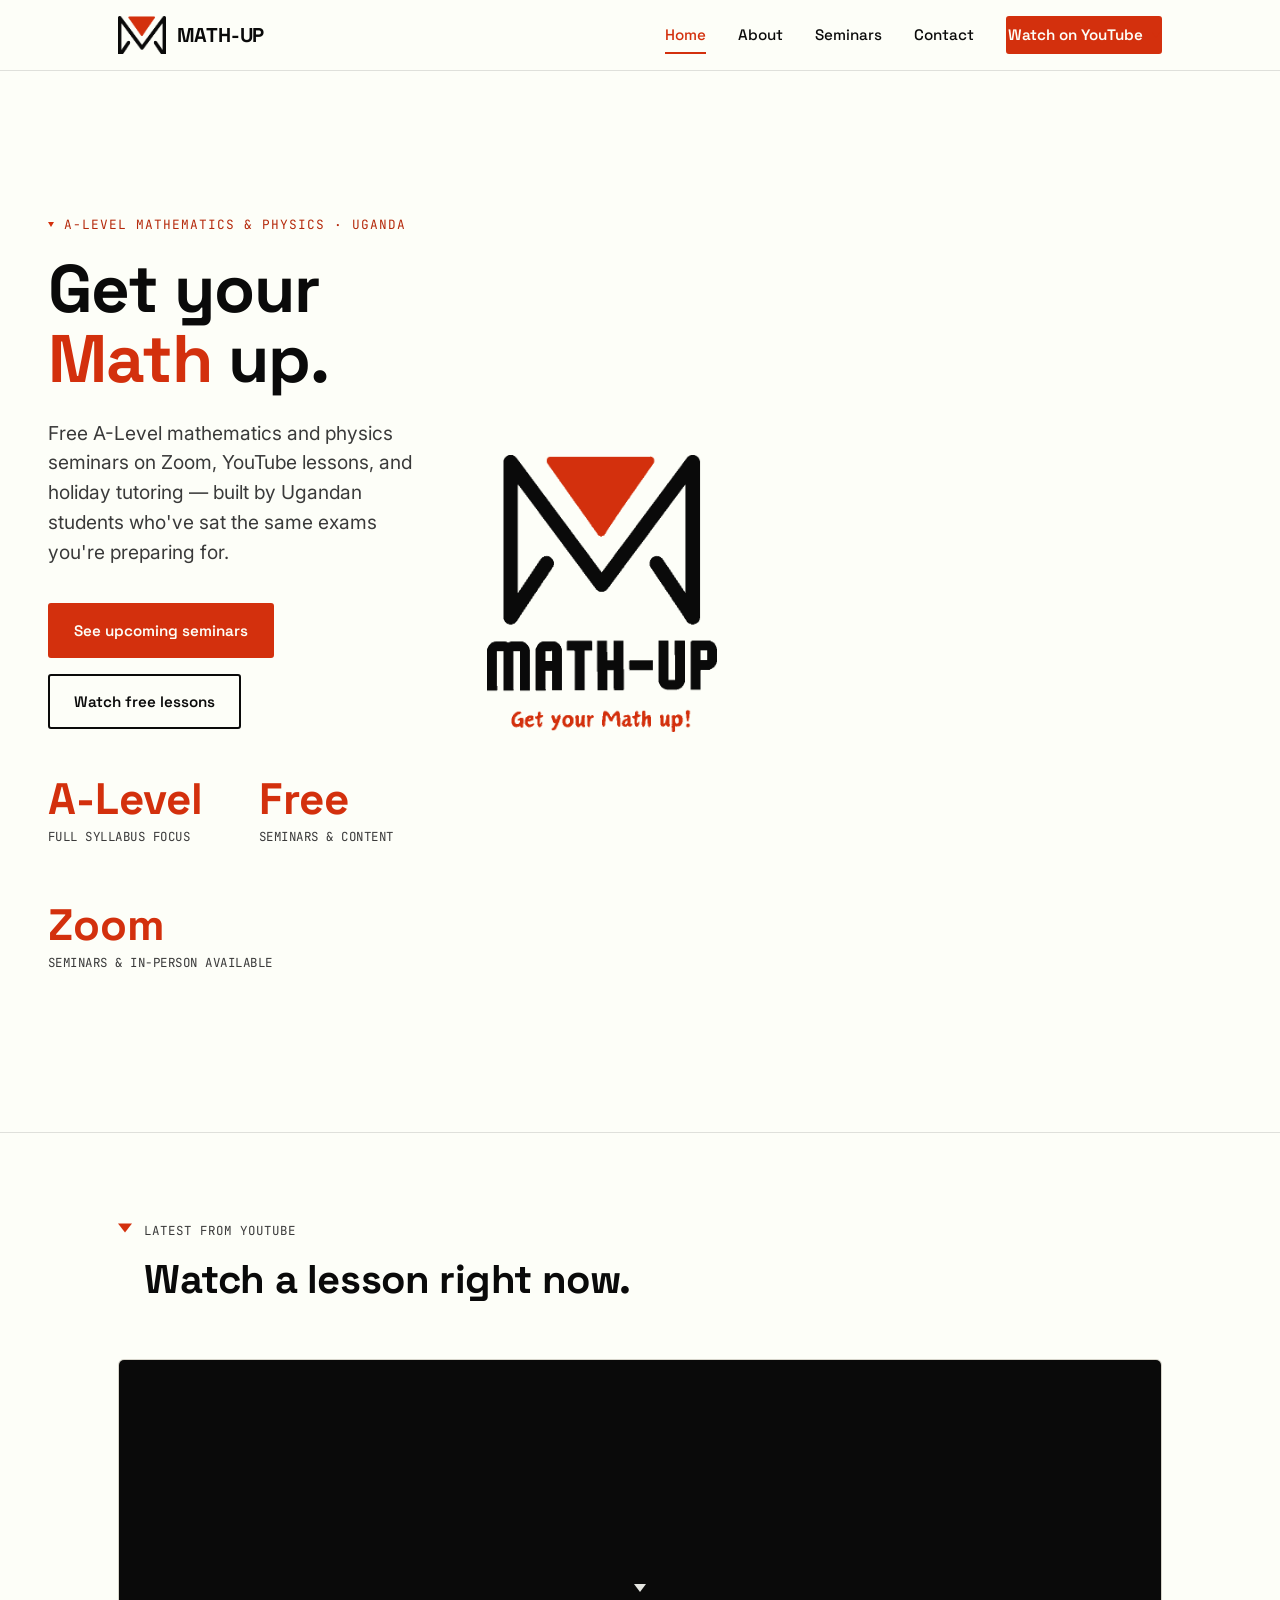
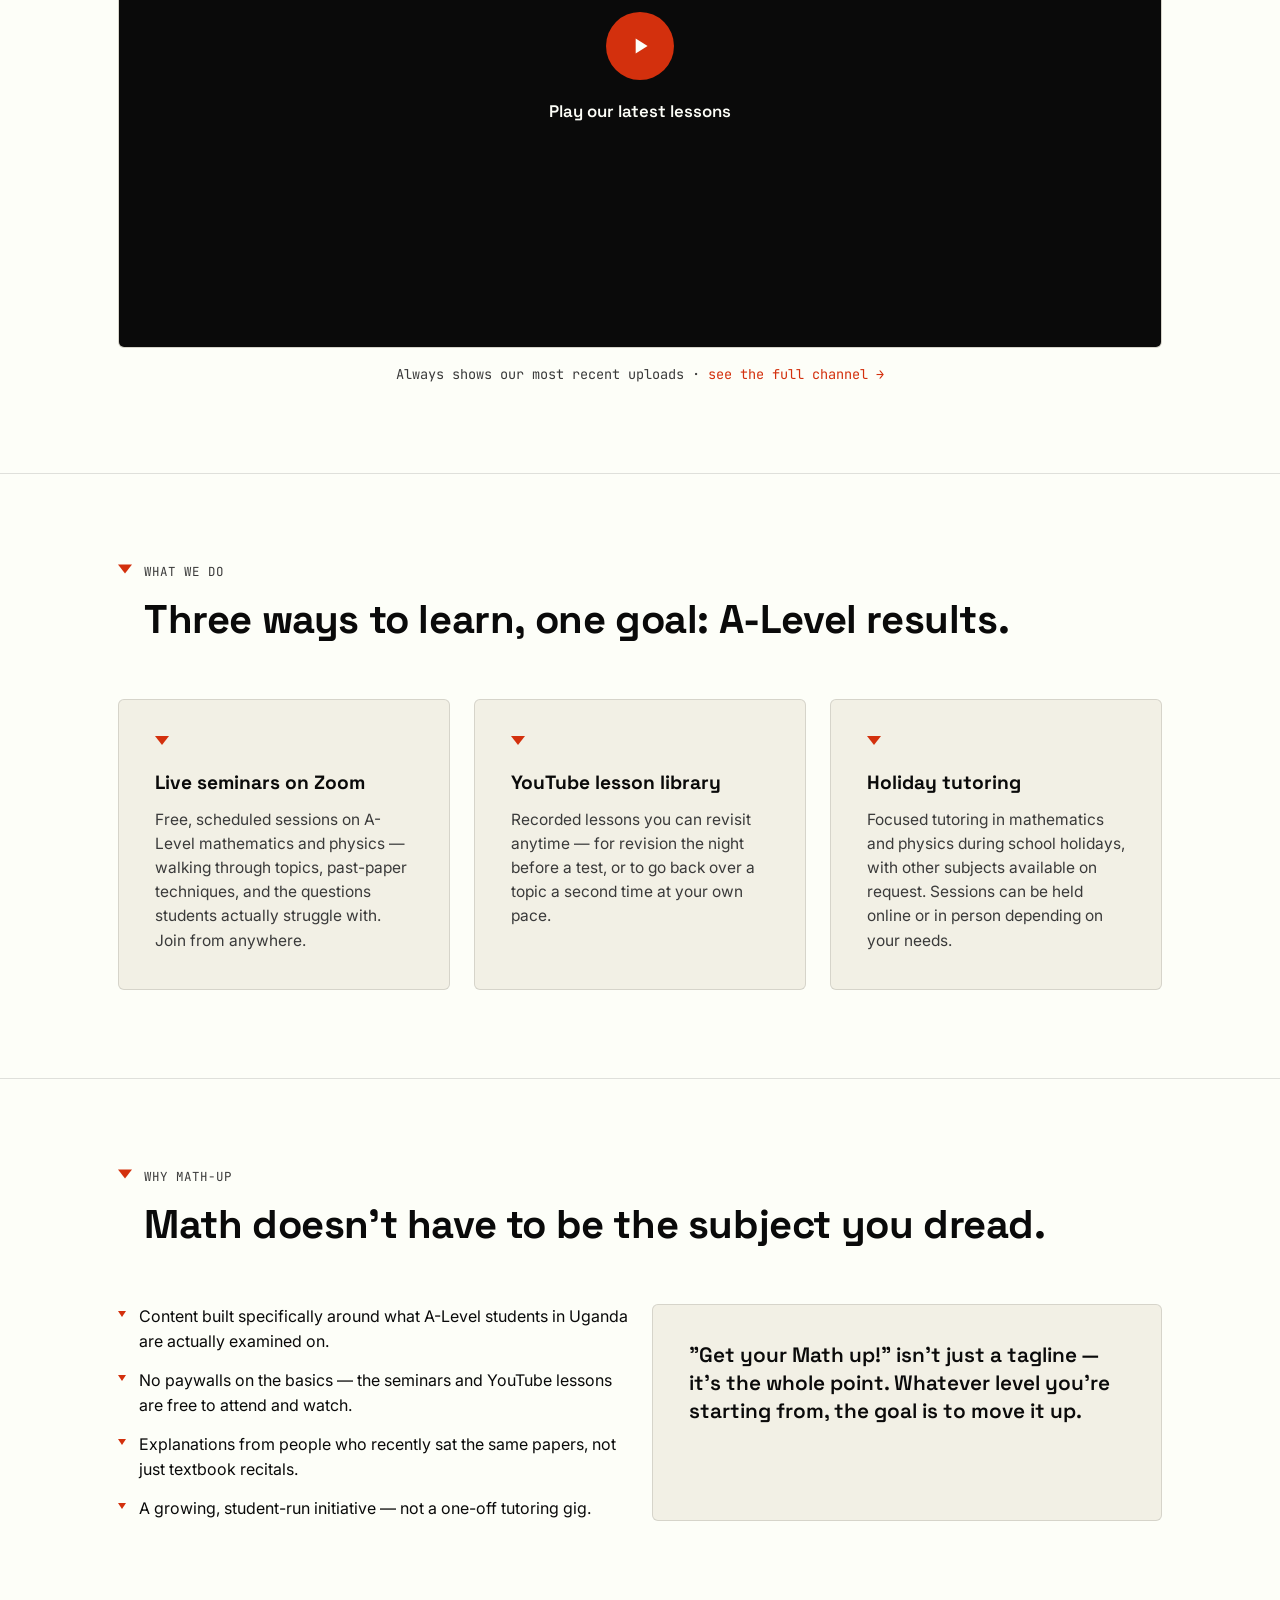
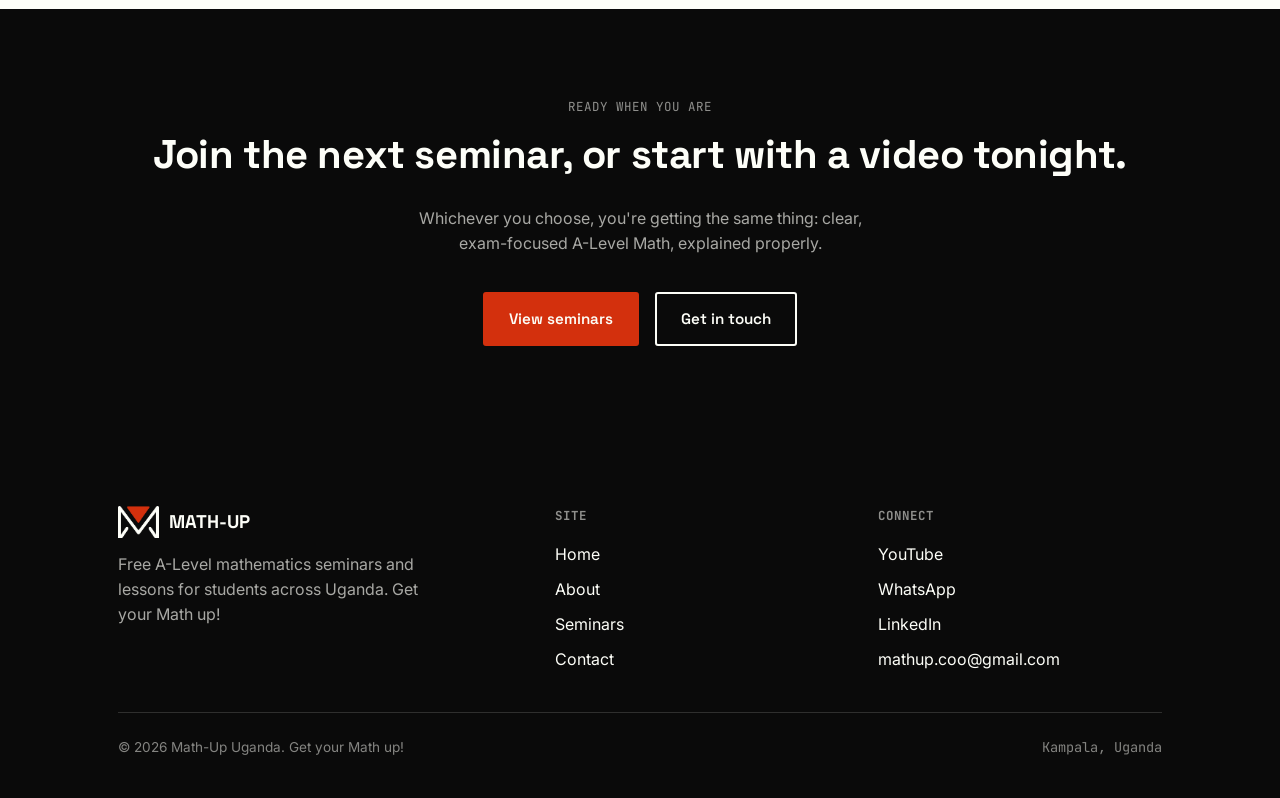
==== index.html @ e2e8446a "Add files via upload" ====
<!DOCTYPE html>
<html lang="en">
<head>
<meta charset="UTF-8">
<meta name="viewport" content="width=device-width, initial-scale=1.0">
<meta name="referrer" content="strict-origin-when-cross-origin">
<title>Math-Up Uganda — Get your Math up!</title>
<meta name="description" content="Math-Up Uganda offers free A-Level mathematics and physics seminars on Zoom, YouTube lessons, and holiday tutoring for high school students across Uganda.">
<link rel="icon" type="image/jpeg" href="assets/logo.jpeg">
<link rel="preconnect" href="https://fonts.googleapis.com">
<link rel="preconnect" href="https://fonts.gstatic.com" crossorigin>
<link href="https://fonts.googleapis.com/css2?family=Space+Grotesk:wght@500;600;700&family=Inter:wght@400;500;600&family=JetBrains+Mono:wght@400;500&display=swap" rel="stylesheet">
<link rel="stylesheet" href="styles.css">
</head>
<body>

<header class="site-header">
  <div class="wrap site-header__inner">
    <a href="index.html" class="brand">
      <img src="assets/mark-light.png" alt="Math-Up Uganda logo">
      <span>MATH-UP</span>
    </a>
    <button class="nav-toggle" aria-label="Open menu" aria-expanded="false">
      <span></span><span></span><span></span>
    </button>
    <nav class="nav">
      <a href="index.html" aria-current="page">Home</a>
      <a href="about.html">About</a>
      <a href="seminars.html">Seminars</a>
      <a href="contact.html">Contact</a>
      <a href="https://youtube.com/@math-up-ug?si=ETGRl-WPd6zsMFsB" target="_blank" rel="noopener" class="btn btn--primary">
        Watch on YouTube <span class="tri tri--small"></span>
      </a>
    </nav>
  </div>
  <div class="nav-backdrop"></div>
</header>

<main>

  <section class="hero">
    <div class="wrap hero">
      <div>
        <div class="eyebrow"><span class="tri tri--small"></span> A-LEVEL MATHEMATICS &amp; PHYSICS &middot; UGANDA</div>
        <h1 class="h1">Get your<br><em>Math</em> up.</h1>
        <p class="lede">Free A-Level mathematics and physics seminars on Zoom, YouTube lessons, and holiday tutoring — built by Ugandan students who've sat the same exams you're preparing for.</p>
        <div class="hero-actions">
          <a href="seminars.html" class="btn btn--primary">See upcoming seminars</a>
          <a href="https://youtube.com/@math-up-ug?si=ETGRl-WPd6zsMFsB" target="_blank" rel="noopener" class="btn btn--ghost">Watch free lessons</a>
        </div>
        <div class="stat-row mt-lg">
          <div>
            <div class="stat-num">A-Level</div>
            <div class="stat-label">FULL SYLLABUS FOCUS</div>
          </div>
          <div>
            <div class="stat-num">Free</div>
            <div class="stat-label">SEMINARS &amp; CONTENT</div>
          </div>
          <div>
            <div class="stat-num">Zoom</div>
            <div class="stat-label">SEMINARS &amp; IN-PERSON AVAILABLE</div>
          </div>
        </div>
      </div>
      <div class="hero-figure">
        <img src="assets/logo-full-light.png" alt="Math-Up logo mark">
      </div>
    </div>
  </section>

  <section class="section-divider">
    <div class="wrap">
      <div class="section-head">
        <span class="tri"></span>
        <div>
          <span class="section-kicker">Latest from YouTube</span>
          <h2 class="h2">Watch a lesson right now.</h2>
        </div>
      </div>
      <div class="video-embed" id="video-embed">
        <button type="button" class="video-thumb" id="video-thumb" aria-label="Play latest Math-Up Uganda videos">
          <span class="video-thumb__mark">
            <span class="tri" style="border-top-color: var(--cream);"></span>
          </span>
          <span class="video-thumb__play">
            <svg viewBox="0 0 24 24" width="26" height="26" fill="currentColor"><path d="M8 5v14l11-7z"/></svg>
          </span>
          <span class="video-thumb__label">Play our latest lessons</span>
        </button>
      </div>
      <p class="center text-soft mono" style="font-size: 0.85rem; margin-top: 1rem;">
        Always shows our most recent uploads &middot; <a href="https://youtube.com/@math-up-ug?si=ETGRl-WPd6zsMFsB" target="_blank" rel="noopener" class="text-red">see the full channel &rarr;</a>
      </p>
    </div>
  </section>

  <script>
    // Click-to-load embed: we don't request youtube-nocookie.com until the
    // visitor actually clicks play. This avoids Error 153 on page load
    // (caused by missing/blocked referrers in many environments) and is
    // also lighter and more privacy-respecting, since no request to
    // YouTube happens until the visitor opts in.
    (function () {
      var thumb = document.getElementById('video-thumb');
      var container = document.getElementById('video-embed');

      thumb.addEventListener('click', function () {
        var iframe = document.createElement('iframe');
        iframe.src = 'https://www.youtube-nocookie.com/embed/videoseries?list=UUU_6KzQI5-oYAP6bk_rOh7Q&autoplay=1';
        iframe.title = 'Math-Up Uganda — latest videos';
        iframe.frameBorder = '0';
        iframe.referrerPolicy = 'strict-origin-when-cross-origin';
        iframe.allow = 'accelerometer; autoplay; clipboard-write; encrypted-media; gyroscope; picture-in-picture';
        iframe.allowFullscreen = true;
        container.innerHTML = '';
        container.appendChild(iframe);
      });
    })();
  </script>

  <section class="section-divider">
    <div class="wrap">
      <div class="section-head">
        <span class="tri"></span>
        <div>
          <span class="section-kicker">What we do</span>
          <h2 class="h2">Three ways to learn, one goal: A-Level results.</h2>
        </div>
      </div>
      <div class="grid grid--3">
        <div class="card">
          <span class="tri"></span>
          <h3>Live seminars on Zoom</h3>
          <p>Free, scheduled sessions on A-Level mathematics and physics — walking through topics, past-paper techniques, and the questions students actually struggle with. Join from anywhere.</p>
        </div>
        <div class="card">
          <span class="tri"></span>
          <h3>YouTube lesson library</h3>
          <p>Recorded lessons you can revisit anytime — for revision the night before a test, or to go back over a topic a second time at your own pace.</p>
        </div>
        <div class="card">
          <span class="tri"></span>
          <h3>Holiday tutoring</h3>
          <p>Focused tutoring in mathematics and physics during school holidays, with other subjects available on request. Sessions can be held online or in person depending on your needs.</p>
        </div>
      </div>
    </div>
  </section>

  <section class="section-divider">
    <div class="wrap">
      <div class="section-head">
        <span class="tri"></span>
        <div>
          <span class="section-kicker">Why Math-Up</span>
          <h2 class="h2">Math doesn't have to be the subject you dread.</h2>
        </div>
      </div>
      <div class="grid grid--2">
        <div>
          <ul class="tri-list">
            <li><span class="tri tri--small"></span><span>Content built specifically around what A-Level students in Uganda are actually examined on.</span></li>
            <li><span class="tri tri--small"></span><span>No paywalls on the basics — the seminars and YouTube lessons are free to attend and watch.</span></li>
            <li><span class="tri tri--small"></span><span>Explanations from people who recently sat the same papers, not just textbook recitals.</span></li>
            <li><span class="tri tri--small"></span><span>A growing, student-run initiative — not a one-off tutoring gig.</span></li>
          </ul>
        </div>
        <div class="card">
          <p style="font-family: var(--display); font-size: 1.3rem; font-weight: 600; line-height: 1.35; color: var(--ink);">
            "Get your Math up!" isn't just a tagline — it's the whole point. Whatever level you're starting from, the goal is to move it up.
          </p>
        </div>
      </div>
    </div>
  </section>

  <section class="band-dark">
    <div class="wrap center">
      <span class="section-kicker" style="color: rgba(253,254,248,0.55);">Ready when you are</span>
      <h2 class="h2" style="margin-bottom: 1.25rem;">Join the next seminar, or start with a video tonight.</h2>
      <p class="ink-soft-on-dark" style="max-width: 46ch; margin: 0 auto 2rem;">Whichever you choose, you're getting the same thing: clear, exam-focused A-Level Math, explained properly.</p>
      <div class="hero-actions" style="justify-content: center;">
        <a href="seminars.html" class="btn btn--primary">View seminars</a>
        <a href="contact.html" class="btn btn--on-dark">Get in touch</a>
      </div>
    </div>
  </section>

</main>

<footer class="footer band-dark">
  <div class="wrap">
    <div class="footer-grid">
      <div>
        <div class="footer-brand">
          <img src="assets/mark-dark.png" alt="Math-Up Uganda logo">
          <span>MATH-UP</span>
        </div>
        <p class="ink-soft-on-dark" style="max-width: 32ch;">Free A-Level mathematics seminars and lessons for students across Uganda. Get your Math up!</p>
      </div>
      <div>
        <h4>Site</h4>
        <ul class="footer-links">
          <li><a href="index.html">Home</a></li>
          <li><a href="about.html">About</a></li>
          <li><a href="seminars.html">Seminars</a></li>
          <li><a href="contact.html">Contact</a></li>
        </ul>
      </div>
      <div>
        <h4>Connect</h4>
        <ul class="footer-links">
          <li><a href="https://youtube.com/@math-up-ug?si=ETGRl-WPd6zsMFsB" target="_blank" rel="noopener">YouTube</a></li>
          <li><a href="https://wa.me/256707101061" target="_blank" rel="noopener">WhatsApp</a></li>
          <li><a href="https://www.linkedin.com/company/math-upug/" target="_blank" rel="noopener">LinkedIn</a></li>
          <li><a href="mailto:mathup.coo@gmail.com">mathup.coo@gmail.com</a></li>
        </ul>
      </div>
    </div>
    <div class="footer-bottom">
      <span>&copy; 2026 Math-Up Uganda. Get your Math up!</span>
      <span class="mono">Kampala, Uganda</span>
    </div>
  </div>
</footer>

<script src="script.js"></script>
</body>
</html>
---- styles.css ----
/* ============================================
   MATH-UP — Design tokens
   Palette extracted directly from the logo file.
   ============================================ */

:root {
  --cream: #FDFEF8;
  --cream-dim: #F2F0E5;
  --ink: #0A0A0A;
  --ink-soft: #3A3A3A;
  --red: #D3300D;
  --red-soft: #B5290B;
  --line: rgba(10, 10, 10, 0.12);

  --display: 'Space Grotesk', 'Arial Narrow', sans-serif;
  --body: 'Inter', -apple-system, BlinkMacSystemFont, sans-serif;
  --mono: 'JetBrains Mono', 'Courier New', monospace;

  --max-w: 1140px;
  --pad: clamp(1.25rem, 4vw, 3rem);
}

* { margin: 0; padding: 0; box-sizing: border-box; }

html { scroll-behavior: smooth; }

@media (prefers-reduced-motion: reduce) {
  html { scroll-behavior: auto; }
  * { animation-duration: 0.01ms !important; animation-iteration-count: 1 !important; transition-duration: 0.01ms !important; }
}

body {
  background: var(--cream);
  color: var(--ink);
  font-family: var(--body);
  line-height: 1.55;
  -webkit-font-smoothing: antialiased;
  overflow-x: hidden;
}

a { color: inherit; text-decoration: none; }

img { max-width: 100%; display: block; }

::selection { background: var(--red); color: var(--cream); }

:focus-visible {
  outline: 3px solid var(--red);
  outline-offset: 3px;
  border-radius: 2px;
}

/* ============================================
   Triangle motif — the signature element.
   Reused everywhere a "delta / forward" marker
   is needed, instead of generic bullets/numbers.
   ============================================ */

.tri {
  display: inline-block;
  width: 0;
  height: 0;
  border-left: 0.45em solid transparent;
  border-right: 0.45em solid transparent;
  border-top: 0.62em solid var(--red);
  flex-shrink: 0;
}

.tri--up {
  transform: rotate(180deg);
}

.tri--small {
  border-left-width: 0.3em;
  border-right-width: 0.3em;
  border-top-width: 0.42em;
}

/* ============================================
   Layout shell
   ============================================ */

.wrap {
  max-width: var(--max-w);
  margin: 0 auto;
  padding-left: var(--pad);
  padding-right: var(--pad);
}

/* ============================================
   Header / nav
   ============================================ */

.site-header {
  position: sticky;
  top: 0;
  z-index: 100;
  background: var(--cream);
  border-bottom: 1px solid var(--line);
}

.site-header__inner {
  display: flex;
  align-items: center;
  justify-content: space-between;
  padding-top: 1rem;
  padding-bottom: 1rem;
  gap: 1.5rem;
}

.brand {
  display: flex;
  align-items: center;
  gap: 0.65rem;
  font-family: var(--display);
  font-weight: 700;
  font-size: 1.25rem;
  letter-spacing: -0.01em;
  white-space: nowrap;
}

.brand img {
  height: 38px;
  width: auto;
}

.nav {
  display: flex;
  align-items: center;
  gap: clamp(1rem, 2.5vw, 2.25rem);
  font-family: var(--display);
  font-weight: 500;
  font-size: 0.95rem;
}

.nav a {
  position: relative;
  padding: 0.3rem 0;
  transition: color 0.15s ease;
}

.nav a::after {
  content: '';
  position: absolute;
  left: 0;
  bottom: -2px;
  width: 0;
  height: 2px;
  background: var(--red);
  transition: width 0.2s ease;
}

.nav a:hover::after,
.nav a[aria-current="page"]::after {
  width: 100%;
}

.nav a[aria-current="page"] {
  color: var(--red);
}

.nav-toggle {
  display: none;
  flex-direction: column;
  gap: 5px;
  background: none;
  border: none;
  cursor: pointer;
  padding: 0.5rem;
}

.nav-toggle span {
  width: 24px;
  height: 2px;
  background: var(--ink);
}

@media (max-width: 720px) {
  .nav {
    position: fixed;
    top: 0;
    right: 0;
    height: 100vh;
    width: min(78vw, 320px);
    background: var(--cream);
    flex-direction: column;
    align-items: flex-start;
    justify-content: center;
    padding: 2rem var(--pad);
    gap: 1.75rem;
    font-size: 1.25rem;
    transform: translateX(100%);
    transition: transform 0.3s ease;
    border-left: 1px solid var(--line);
  }
  .nav.is-open { transform: translateX(0); }
  .nav-toggle { display: flex; }
  .nav-backdrop {
    position: fixed;
    inset: 0;
    background: rgba(10,10,10,0.35);
    opacity: 0;
    pointer-events: none;
    transition: opacity 0.3s ease;
    z-index: 90;
  }
  .nav-backdrop.is-open { opacity: 1; pointer-events: auto; }
}

/* ============================================
   Buttons
   ============================================ */

.btn {
  display: inline-flex;
  align-items: center;
  gap: 0.55rem;
  font-family: var(--display);
  font-weight: 600;
  font-size: 0.95rem;
  padding: 0.85rem 1.5rem;
  border-radius: 3px;
  border: 2px solid var(--ink);
  background: transparent;
  color: var(--ink);
  cursor: pointer;
  transition: transform 0.15s ease, background 0.15s ease, color 0.15s ease, border-color 0.15s ease;
  white-space: nowrap;
}

.btn:hover {
  transform: translateY(-2px);
}

.btn--primary {
  background: var(--red);
  border-color: var(--red);
  color: var(--cream);
}

.btn--primary:hover {
  background: var(--red-soft);
  border-color: var(--red-soft);
}

.btn--ghost:hover {
  background: var(--ink);
  color: var(--cream);
}

.btn--on-dark {
  border-color: var(--cream);
  color: var(--cream);
}

.btn--on-dark:hover {
  background: var(--cream);
  color: var(--ink);
}

/* ============================================
   Hero
   ============================================ */

.hero {
  padding-top: clamp(2.5rem, 6vw, 4.5rem);
  padding-bottom: clamp(3rem, 8vw, 5rem);
  display: grid;
  grid-template-columns: 1.25fr 0.75fr;
  gap: clamp(2rem, 5vw, 3.5rem);
  align-items: center;
}

@media (max-width: 860px) {
  .hero { grid-template-columns: 1fr; padding-top: 1.5rem; }
}

.eyebrow {
  display: flex;
  align-items: center;
  gap: 0.6rem;
  font-family: var(--mono);
  font-size: 0.8rem;
  letter-spacing: 0.08em;
  text-transform: uppercase;
  color: var(--red-soft);
  margin-bottom: 1.25rem;
}

.h1 {
  font-family: var(--display);
  font-weight: 700;
  font-size: clamp(2.4rem, 6vw, 4.2rem);
  line-height: 1.04;
  letter-spacing: -0.015em;
}

.h1 em {
  font-style: normal;
  color: var(--red);
}

.hero p.lede {
  margin-top: 1.5rem;
  font-size: clamp(1.05rem, 1.5vw, 1.25rem);
  color: var(--ink-soft);
  max-width: 34ch;
}

.hero-actions {
  display: flex;
  flex-wrap: wrap;
  gap: 1rem;
  margin-top: 2.25rem;
}

.hero-figure {
  position: relative;
  display: flex;
  align-items: center;
  justify-content: center;
}

.hero-figure img {
  max-width: 280px;
  width: 100%;
}

/* ============================================
   Section scaffolding
   ============================================ */

section {
  padding-top: clamp(3rem, 7vw, 5.5rem);
  padding-bottom: clamp(3rem, 7vw, 5.5rem);
}

.section-divider {
  border-top: 1px solid var(--line);
}

.section-head {
  display: flex;
  align-items: baseline;
  gap: 0.75rem;
  margin-bottom: clamp(2rem, 4vw, 3rem);
}

.section-head .tri {
  transform: translateY(-0.15em);
}

.h2 {
  font-family: var(--display);
  font-weight: 700;
  font-size: clamp(1.75rem, 3.5vw, 2.5rem);
  letter-spacing: -0.01em;
}

.section-kicker {
  font-family: var(--mono);
  font-size: 0.78rem;
  letter-spacing: 0.08em;
  text-transform: uppercase;
  color: var(--ink-soft);
  margin-bottom: 0.5rem;
  display: block;
}

/* ============================================
   Cards / grids
   ============================================ */

.grid {
  display: grid;
  gap: 1.5rem;
}

.grid--3 { grid-template-columns: repeat(3, 1fr); }
.grid--2 { grid-template-columns: repeat(2, 1fr); }

@media (max-width: 860px) {
  .grid--3, .grid--2 { grid-template-columns: 1fr; }
}

.card {
  background: var(--cream-dim);
  border: 1px solid var(--line);
  border-radius: 6px;
  padding: clamp(1.5rem, 3vw, 2.25rem);
  transition: transform 0.2s ease, border-color 0.2s ease;
}

.card:hover {
  transform: translateY(-3px);
  border-color: var(--red);
}

.card .tri {
  margin-bottom: 1rem;
}

.card h3 {
  font-family: var(--display);
  font-size: 1.2rem;
  font-weight: 700;
  margin-bottom: 0.65rem;
}

.card p {
  color: var(--ink-soft);
  font-size: 0.97rem;
}

/* ============================================
   Dark band (CTA strips, footer)
   ============================================ */

.band-dark {
  background: var(--ink);
  color: var(--cream);
}

.band-dark .ink-soft-on-dark {
  color: rgba(253, 254, 248, 0.65);
}

/* ============================================
   List with triangle markers
   ============================================ */

.tri-list {
  list-style: none;
  display: flex;
  flex-direction: column;
  gap: 0.9rem;
}

.tri-list li {
  display: flex;
  align-items: flex-start;
  gap: 0.8rem;
}

.tri-list .tri {
  margin-top: 0.45em;
}

/* ============================================
   Footer
   ============================================ */

.footer {
  padding-top: clamp(3rem, 6vw, 4.5rem);
  padding-bottom: 2.5rem;
}

.footer-grid {
  display: grid;
  grid-template-columns: 1.4fr 1fr 1fr;
  gap: 2.5rem;
  padding-bottom: 2.5rem;
}

@media (max-width: 720px) {
  .footer-grid { grid-template-columns: 1fr; gap: 2rem; }
}

.footer-brand {
  display: flex;
  align-items: center;
  gap: 0.65rem;
  font-family: var(--display);
  font-weight: 700;
  font-size: 1.15rem;
  margin-bottom: 0.85rem;
}

.footer-brand img { height: 32px; }

.footer h4 {
  font-family: var(--mono);
  font-size: 0.78rem;
  letter-spacing: 0.08em;
  text-transform: uppercase;
  margin-bottom: 1rem;
  color: rgba(253, 254, 248, 0.55);
}

.footer-links {
  list-style: none;
  display: flex;
  flex-direction: column;
  gap: 0.65rem;
}

.footer-links a {
  transition: color 0.15s ease;
}

.footer-links a:hover {
  color: var(--red);
}

.footer-bottom {
  border-top: 1px solid rgba(253, 254, 248, 0.15);
  padding-top: 1.5rem;
  display: flex;
  justify-content: space-between;
  flex-wrap: wrap;
  gap: 1rem;
  font-size: 0.85rem;
  color: rgba(253, 254, 248, 0.5);
}

/* ============================================
   Page header (non-home pages)
   ============================================ */

.page-header {
  padding-top: clamp(2.5rem, 6vw, 4rem);
  padding-bottom: clamp(2rem, 5vw, 3rem);
}

.page-header .h1 {
  font-size: clamp(2rem, 5vw, 3.2rem);
}

/* ============================================
   Forms
   ============================================ */

.field {
  margin-bottom: 1.5rem;
}

.field label {
  display: block;
  font-family: var(--display);
  font-weight: 600;
  font-size: 0.9rem;
  margin-bottom: 0.5rem;
}

.field input,
.field textarea,
.field select {
  width: 100%;
  font-family: var(--body);
  font-size: 1rem;
  padding: 0.85rem 1rem;
  border: 2px solid var(--line);
  border-radius: 4px;
  background: var(--cream);
  color: var(--ink);
  transition: border-color 0.15s ease;
}

.field input:focus,
.field textarea:focus,
.field select:focus {
  border-color: var(--red);
  outline: none;
}

.field textarea {
  min-height: 140px;
  resize: vertical;
}

/* ============================================
   Video embed
   ============================================ */

.video-embed {
  position: relative;
  width: 100%;
  padding-top: 56.25%; /* 16:9 */
  border-radius: 6px;
  overflow: hidden;
  border: 1px solid var(--line);
  background: var(--cream-dim);
}

.video-embed iframe {
  position: absolute;
  top: 0;
  left: 0;
  width: 100%;
  height: 100%;
  border: 0;
}

.video-thumb {
  position: absolute;
  inset: 0;
  display: flex;
  flex-direction: column;
  align-items: center;
  justify-content: center;
  gap: 1.25rem;
  background: var(--ink);
  border: none;
  cursor: pointer;
  width: 100%;
  height: 100%;
}

.video-thumb__mark {
  display: flex;
  opacity: 0.9;
}

.video-thumb__play {
  width: 68px;
  height: 68px;
  border-radius: 50%;
  background: var(--red);
  color: var(--cream);
  display: flex;
  align-items: center;
  justify-content: center;
  transition: transform 0.2s ease, background 0.2s ease;
}

.video-thumb:hover .video-thumb__play {
  transform: scale(1.08);
  background: var(--red-soft);
}

.video-thumb__label {
  font-family: var(--display);
  font-weight: 600;
  font-size: 1.05rem;
  color: var(--cream);
}

/* ============================================
   Misc utility
   ============================================ */

.mono { font-family: var(--mono); }
.text-soft { color: var(--ink-soft); }
.text-red { color: var(--red); }
.center { text-align: center; }
.mt-lg { margin-top: clamp(2rem, 4vw, 3rem); }

.stat-row {
  display: flex;
  gap: clamp(1.5rem, 5vw, 3.5rem);
  flex-wrap: wrap;
}

.stat-num {
  font-family: var(--display);
  font-weight: 700;
  font-size: clamp(2rem, 4vw, 2.75rem);
  color: var(--red);
  line-height: 1;
}

.stat-label {
  font-family: var(--mono);
  font-size: 0.78rem;
  letter-spacing: 0.04em;
  color: var(--ink-soft);
  margin-top: 0.4rem;
}
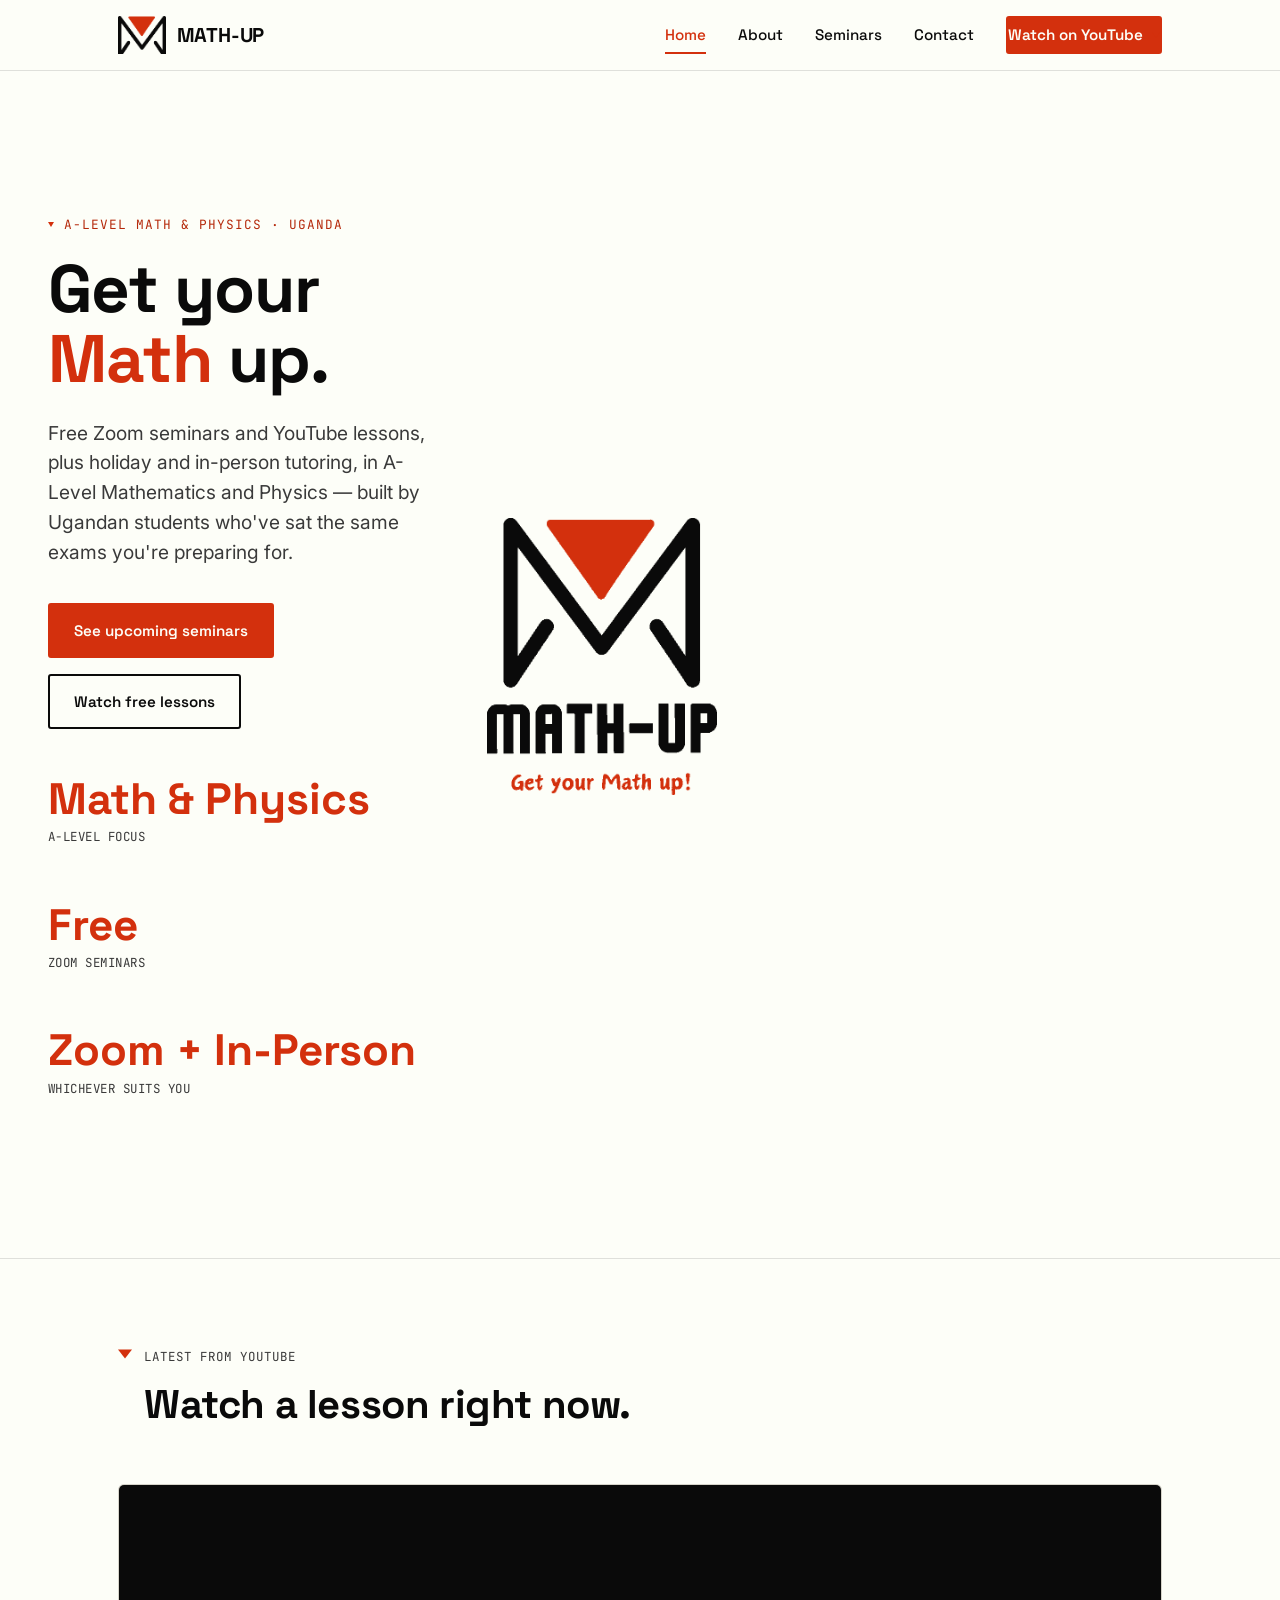
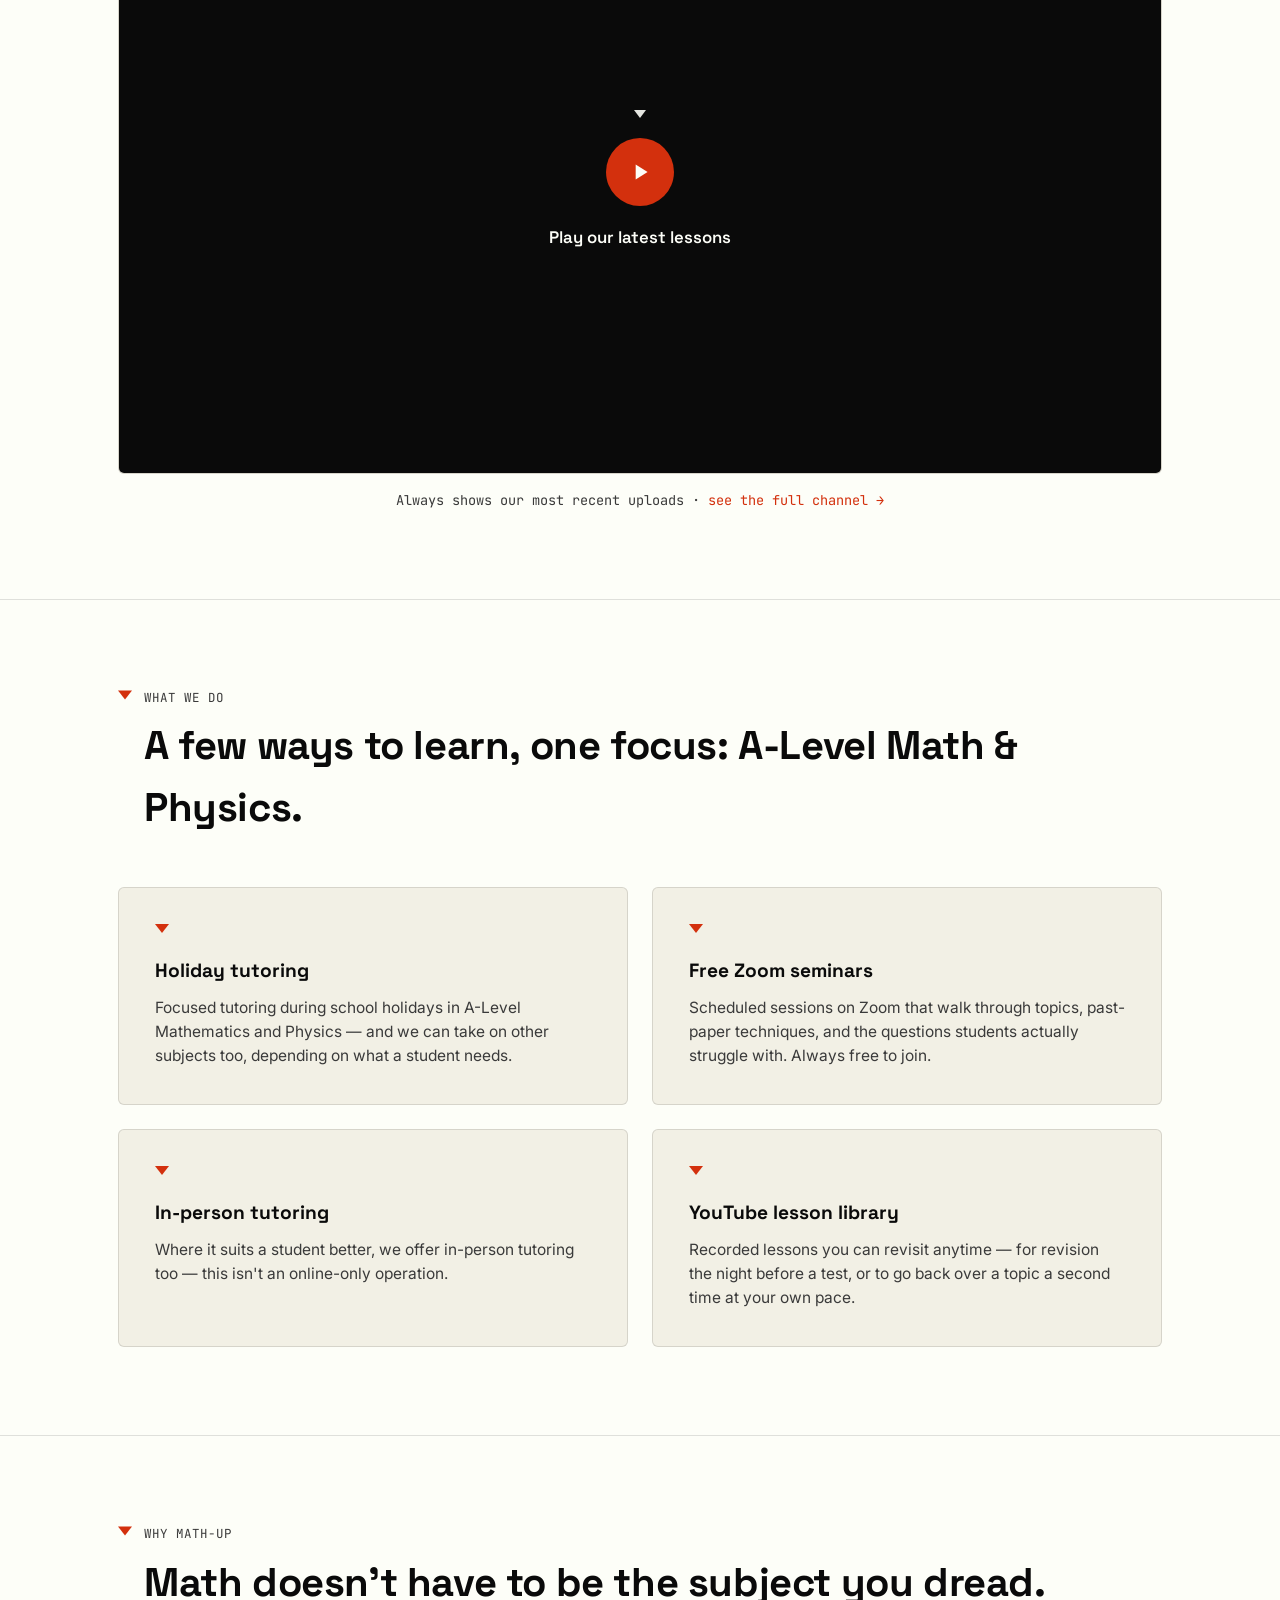
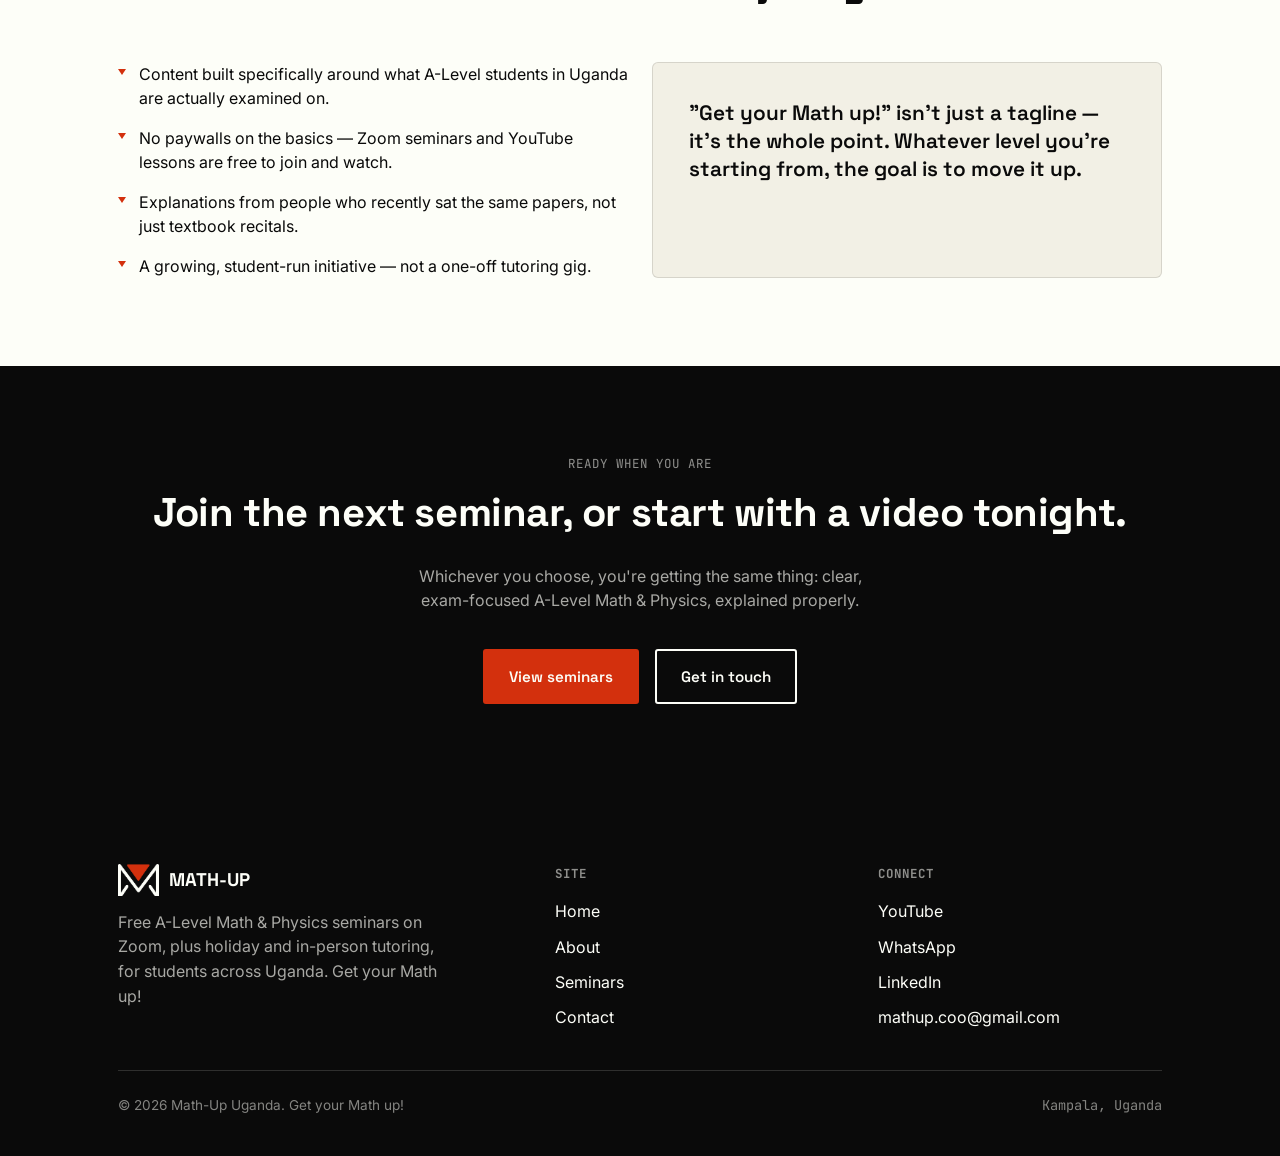
==== commit 70883412: "Add files via upload" ====
--- a/index.html
+++ b/index.html
@@ -5,7 +5,7 @@
 <meta name="viewport" content="width=device-width, initial-scale=1.0">
 <meta name="referrer" content="strict-origin-when-cross-origin">
 <title>Math-Up Uganda — Get your Math up!</title>
-<meta name="description" content="Math-Up Uganda offers free A-Level mathematics and physics seminars on Zoom, YouTube lessons, and holiday tutoring for high school students across Uganda.">
+<meta name="description" content="Math-Up Uganda offers free Zoom seminars and holiday tutoring in A-Level Mathematics and Physics, plus YouTube lessons, for students across Uganda.">
 <link rel="icon" type="image/jpeg" href="assets/logo.jpeg">
 <link rel="preconnect" href="https://fonts.googleapis.com">
 <link rel="preconnect" href="https://fonts.gstatic.com" crossorigin>
@@ -41,25 +41,25 @@
   <section class="hero">
     <div class="wrap hero">
       <div>
-        <div class="eyebrow"><span class="tri tri--small"></span> A-LEVEL MATHEMATICS &amp; PHYSICS &middot; UGANDA</div>
+        <div class="eyebrow"><span class="tri tri--small"></span> A-LEVEL MATH &amp; PHYSICS &middot; UGANDA</div>
         <h1 class="h1">Get your<br><em>Math</em> up.</h1>
-        <p class="lede">Free A-Level mathematics and physics seminars on Zoom, YouTube lessons, and holiday tutoring — built by Ugandan students who've sat the same exams you're preparing for.</p>
+        <p class="lede">Free Zoom seminars and YouTube lessons, plus holiday and in-person tutoring, in A-Level Mathematics and Physics — built by Ugandan students who've sat the same exams you're preparing for.</p>
         <div class="hero-actions">
           <a href="seminars.html" class="btn btn--primary">See upcoming seminars</a>
           <a href="https://youtube.com/@math-up-ug?si=ETGRl-WPd6zsMFsB" target="_blank" rel="noopener" class="btn btn--ghost">Watch free lessons</a>
         </div>
         <div class="stat-row mt-lg">
           <div>
-            <div class="stat-num">A-Level</div>
-            <div class="stat-label">FULL SYLLABUS FOCUS</div>
+            <div class="stat-num">Math &amp; Physics</div>
+            <div class="stat-label">A-LEVEL FOCUS</div>
           </div>
           <div>
             <div class="stat-num">Free</div>
-            <div class="stat-label">SEMINARS &amp; CONTENT</div>
+            <div class="stat-label">ZOOM SEMINARS</div>
           </div>
           <div>
-            <div class="stat-num">Zoom</div>
-            <div class="stat-label">SEMINARS &amp; IN-PERSON AVAILABLE</div>
+            <div class="stat-num">Zoom + In-Person</div>
+            <div class="stat-label">WHICHEVER SUITS YOU</div>
           </div>
         </div>
       </div>
@@ -125,24 +125,29 @@
         <span class="tri"></span>
         <div>
           <span class="section-kicker">What we do</span>
-          <h2 class="h2">Three ways to learn, one goal: A-Level results.</h2>
-        </div>
-      </div>
-      <div class="grid grid--3">
-        <div class="card">
-          <span class="tri"></span>
-          <h3>Live seminars on Zoom</h3>
-          <p>Free, scheduled sessions on A-Level mathematics and physics — walking through topics, past-paper techniques, and the questions students actually struggle with. Join from anywhere.</p>
+          <h2 class="h2">A few ways to learn, one focus: A-Level Math &amp; Physics.</h2>
+        </div>
+      </div>
+      <div class="grid grid--2">
+        <div class="card">
+          <span class="tri"></span>
+          <h3>Holiday tutoring</h3>
+          <p>Focused tutoring during school holidays in A-Level Mathematics and Physics — and we can take on other subjects too, depending on what a student needs.</p>
+        </div>
+        <div class="card">
+          <span class="tri"></span>
+          <h3>Free Zoom seminars</h3>
+          <p>Scheduled sessions on Zoom that walk through topics, past-paper techniques, and the questions students actually struggle with. Always free to join.</p>
+        </div>
+        <div class="card">
+          <span class="tri"></span>
+          <h3>In-person tutoring</h3>
+          <p>Where it suits a student better, we offer in-person tutoring too — this isn't an online-only operation.</p>
         </div>
         <div class="card">
           <span class="tri"></span>
           <h3>YouTube lesson library</h3>
           <p>Recorded lessons you can revisit anytime — for revision the night before a test, or to go back over a topic a second time at your own pace.</p>
-        </div>
-        <div class="card">
-          <span class="tri"></span>
-          <h3>Holiday tutoring</h3>
-          <p>Focused tutoring in mathematics and physics during school holidays, with other subjects available on request. Sessions can be held online or in person depending on your needs.</p>
         </div>
       </div>
     </div>
@@ -161,7 +166,7 @@
         <div>
           <ul class="tri-list">
             <li><span class="tri tri--small"></span><span>Content built specifically around what A-Level students in Uganda are actually examined on.</span></li>
-            <li><span class="tri tri--small"></span><span>No paywalls on the basics — the seminars and YouTube lessons are free to attend and watch.</span></li>
+            <li><span class="tri tri--small"></span><span>No paywalls on the basics — Zoom seminars and YouTube lessons are free to join and watch.</span></li>
             <li><span class="tri tri--small"></span><span>Explanations from people who recently sat the same papers, not just textbook recitals.</span></li>
             <li><span class="tri tri--small"></span><span>A growing, student-run initiative — not a one-off tutoring gig.</span></li>
           </ul>
@@ -179,7 +184,7 @@
     <div class="wrap center">
       <span class="section-kicker" style="color: rgba(253,254,248,0.55);">Ready when you are</span>
       <h2 class="h2" style="margin-bottom: 1.25rem;">Join the next seminar, or start with a video tonight.</h2>
-      <p class="ink-soft-on-dark" style="max-width: 46ch; margin: 0 auto 2rem;">Whichever you choose, you're getting the same thing: clear, exam-focused A-Level Math, explained properly.</p>
+      <p class="ink-soft-on-dark" style="max-width: 46ch; margin: 0 auto 2rem;">Whichever you choose, you're getting the same thing: clear, exam-focused A-Level Math &amp; Physics, explained properly.</p>
       <div class="hero-actions" style="justify-content: center;">
         <a href="seminars.html" class="btn btn--primary">View seminars</a>
         <a href="contact.html" class="btn btn--on-dark">Get in touch</a>
@@ -197,7 +202,7 @@
           <img src="assets/mark-dark.png" alt="Math-Up Uganda logo">
           <span>MATH-UP</span>
         </div>
-        <p class="ink-soft-on-dark" style="max-width: 32ch;">Free A-Level mathematics seminars and lessons for students across Uganda. Get your Math up!</p>
+        <p class="ink-soft-on-dark" style="max-width: 32ch;">Free A-Level Math &amp; Physics seminars on Zoom, plus holiday and in-person tutoring, for students across Uganda. Get your Math up!</p>
       </div>
       <div>
         <h4>Site</h4>
--- a/styles.css
+++ b/styles.css
@@ -569,6 +569,30 @@
 }
 
 /* ============================================
+   Tutoring flier image
+   ============================================ */
+
+.tutoring-flier {
+  border-radius: 8px;
+  overflow: hidden;
+  border: 1px solid var(--line);
+  max-width: 420px;
+  margin: 0 auto;
+}
+
+.tutoring-flier img {
+  width: 100%;
+  display: block;
+}
+
+@media (max-width: 860px) {
+  .tutoring-flier {
+    max-width: 320px;
+    margin-bottom: 1rem;
+  }
+}
+
+/* ============================================
    Video embed
    ============================================ */
 
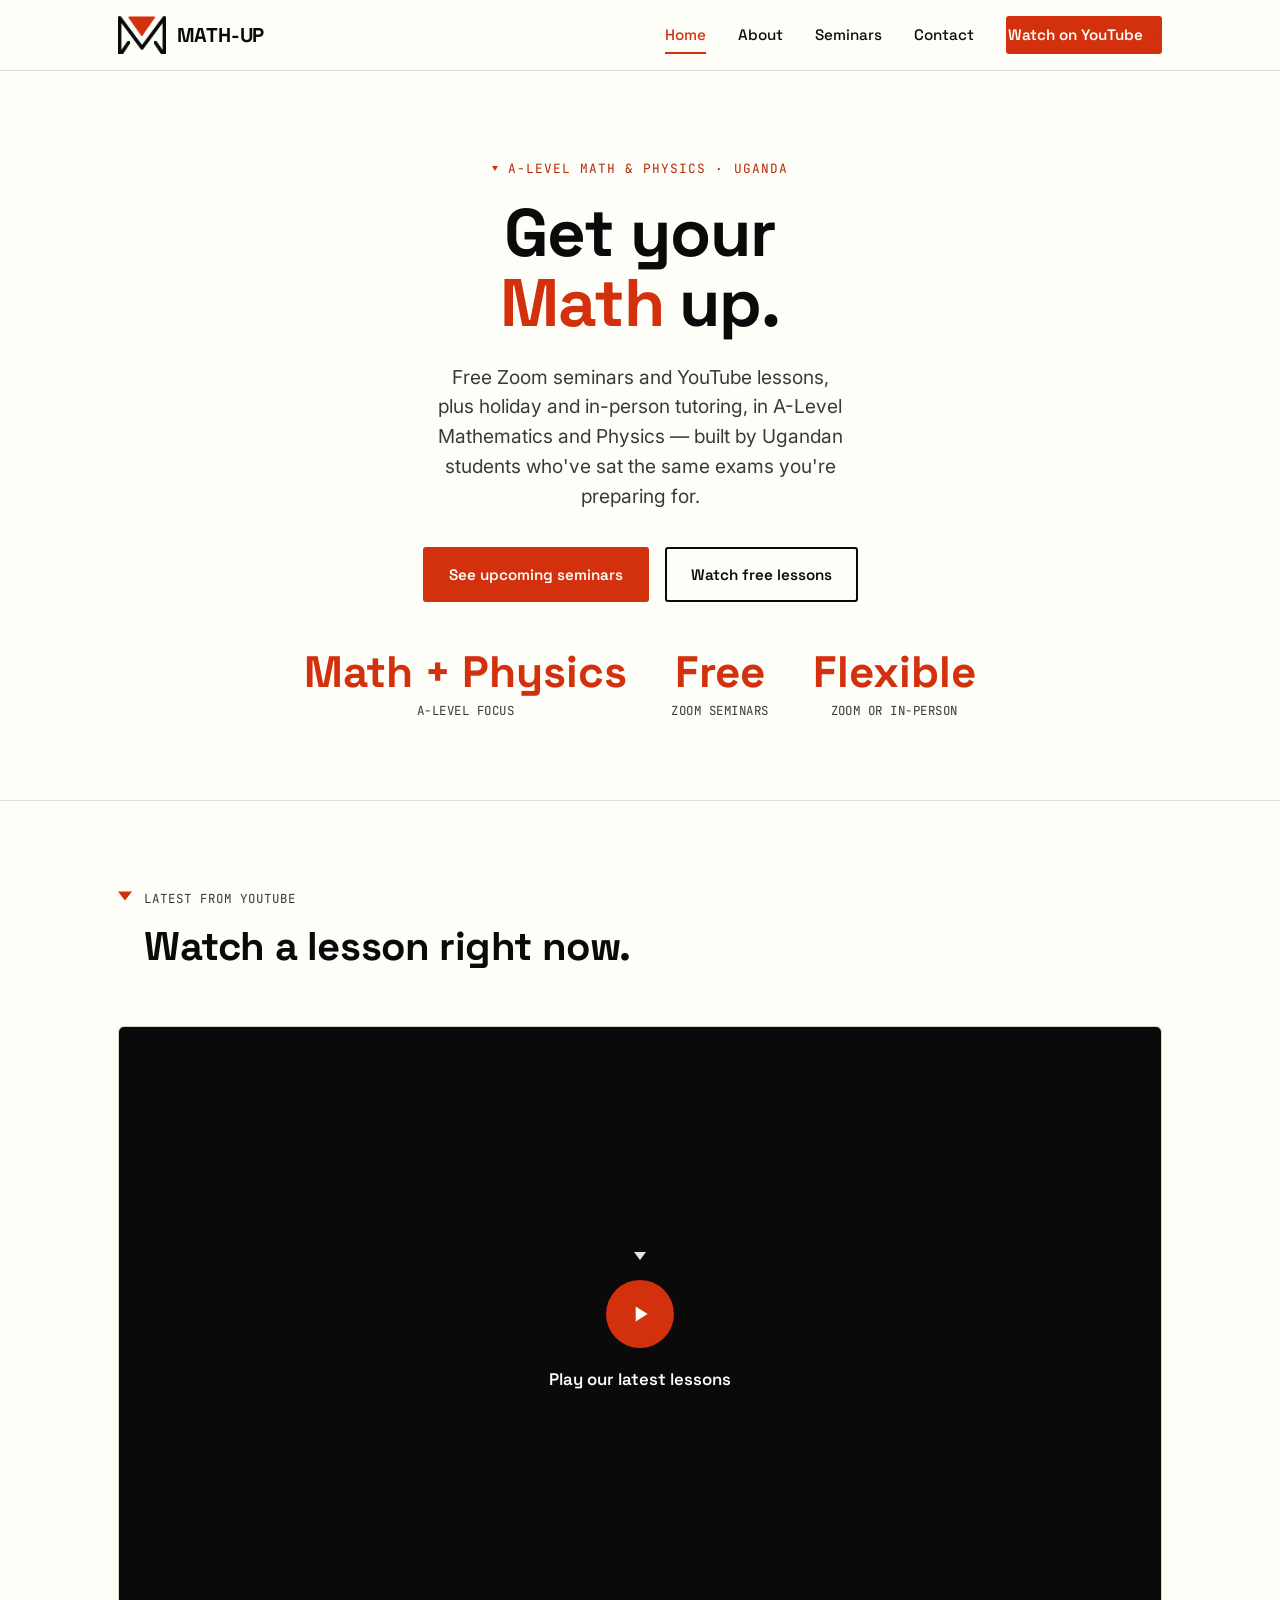
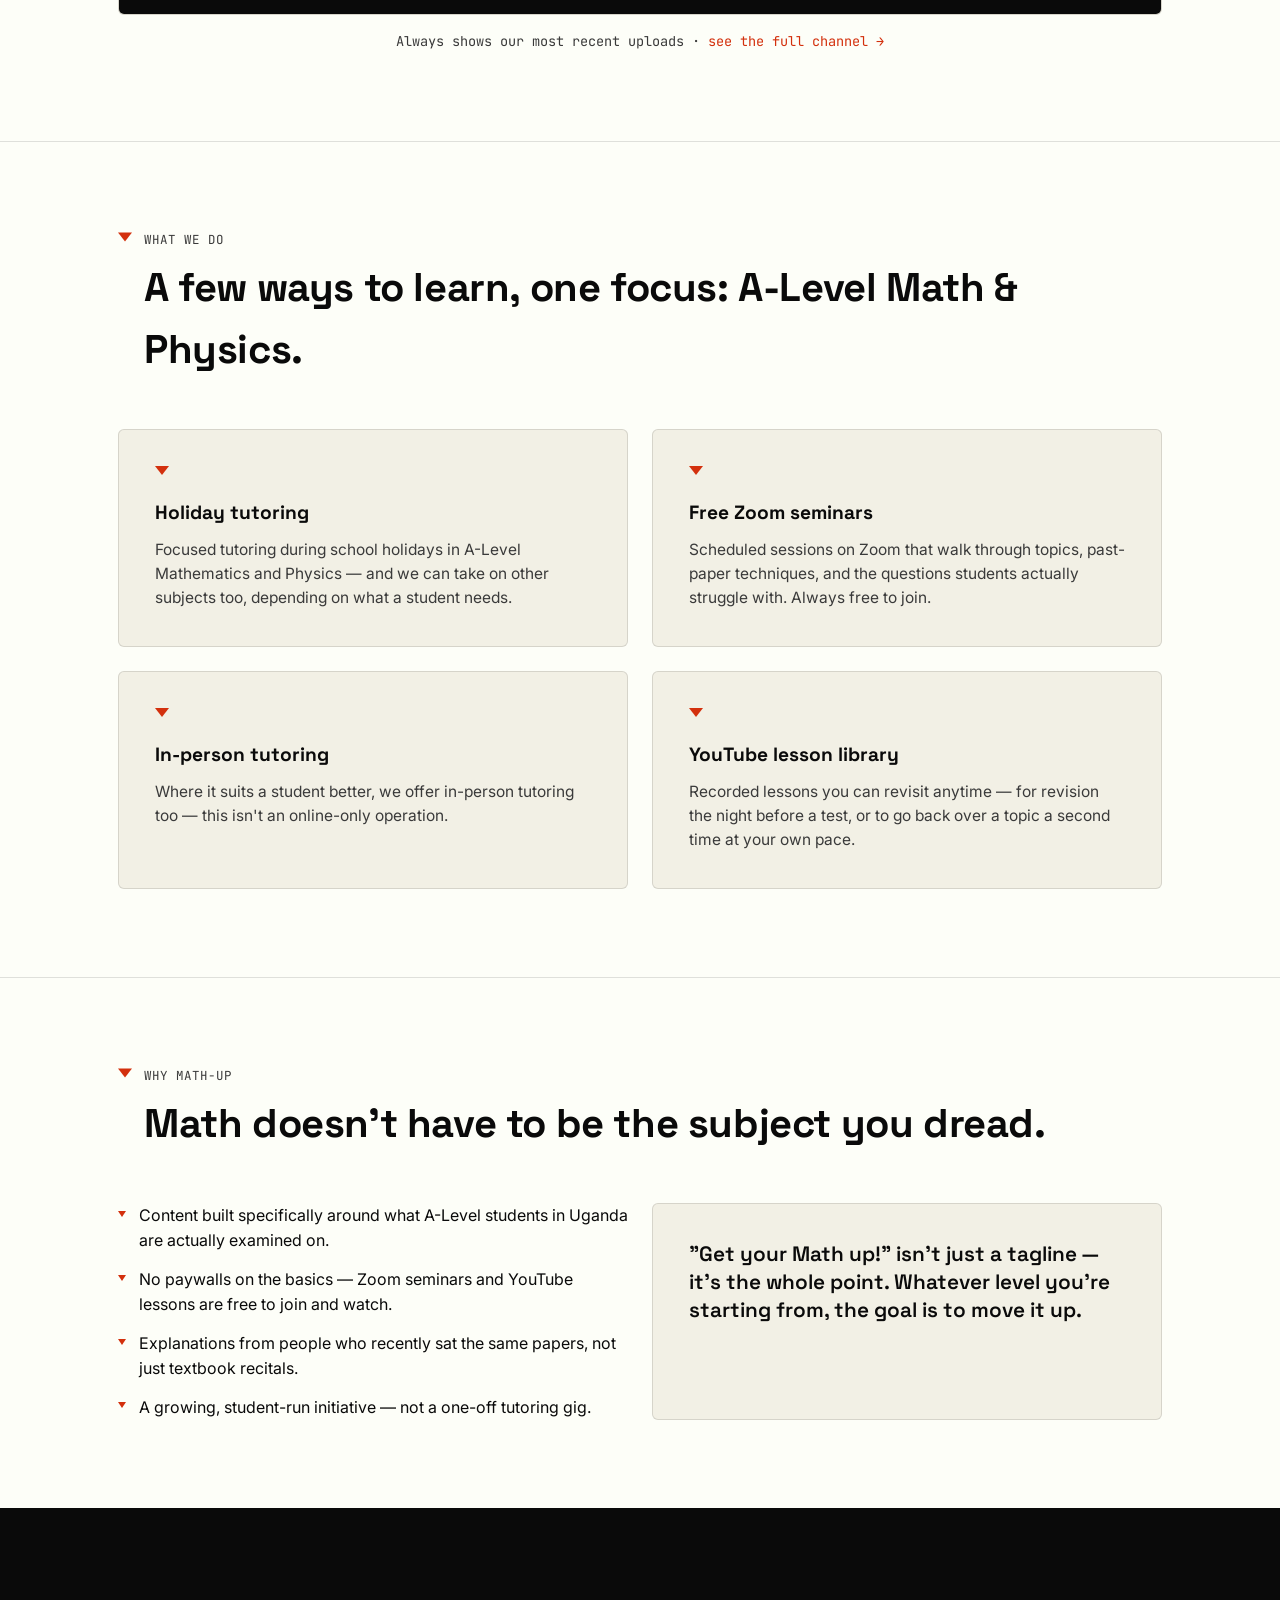
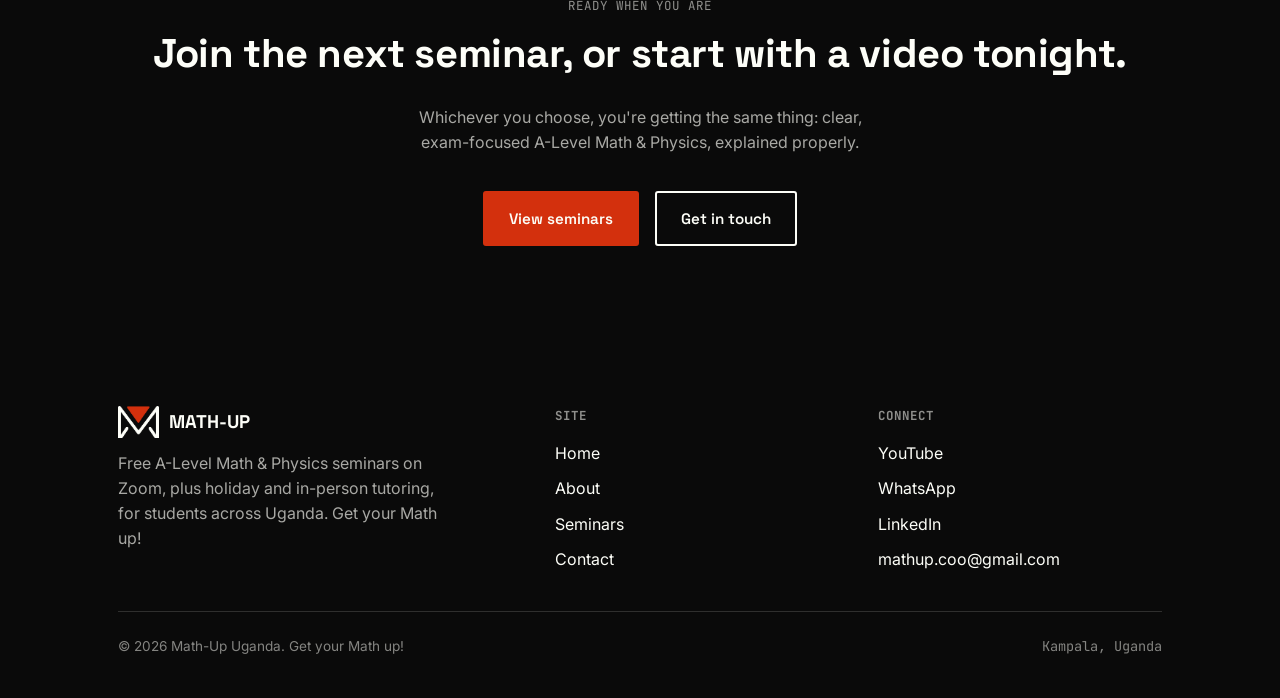
==== commit 7e95837f: "Add files via upload" ====
--- a/index.html
+++ b/index.html
@@ -39,32 +39,27 @@
 <main>
 
   <section class="hero">
-    <div class="wrap hero">
-      <div>
-        <div class="eyebrow"><span class="tri tri--small"></span> A-LEVEL MATH &amp; PHYSICS &middot; UGANDA</div>
-        <h1 class="h1">Get your<br><em>Math</em> up.</h1>
-        <p class="lede">Free Zoom seminars and YouTube lessons, plus holiday and in-person tutoring, in A-Level Mathematics and Physics — built by Ugandan students who've sat the same exams you're preparing for.</p>
-        <div class="hero-actions">
-          <a href="seminars.html" class="btn btn--primary">See upcoming seminars</a>
-          <a href="https://youtube.com/@math-up-ug?si=ETGRl-WPd6zsMFsB" target="_blank" rel="noopener" class="btn btn--ghost">Watch free lessons</a>
-        </div>
-        <div class="stat-row mt-lg">
-          <div>
-            <div class="stat-num">Math &amp; Physics</div>
-            <div class="stat-label">A-LEVEL FOCUS</div>
-          </div>
-          <div>
-            <div class="stat-num">Free</div>
-            <div class="stat-label">ZOOM SEMINARS</div>
-          </div>
-          <div>
-            <div class="stat-num">Zoom + In-Person</div>
-            <div class="stat-label">WHICHEVER SUITS YOU</div>
-          </div>
-        </div>
-      </div>
-      <div class="hero-figure">
-        <img src="assets/logo-full-light.png" alt="Math-Up logo mark">
+    <div class="wrap hero-inner">
+      <div class="eyebrow"><span class="tri tri--small"></span> A-LEVEL MATH &amp; PHYSICS &middot; UGANDA</div>
+      <h1 class="h1">Get your<br><em>Math</em> up.</h1>
+      <p class="lede">Free Zoom seminars and YouTube lessons, plus holiday and in-person tutoring, in A-Level Mathematics and Physics — built by Ugandan students who've sat the same exams you're preparing for.</p>
+      <div class="hero-actions">
+        <a href="seminars.html" class="btn btn--primary">See upcoming seminars</a>
+        <a href="https://youtube.com/@math-up-ug?si=ETGRl-WPd6zsMFsB" target="_blank" rel="noopener" class="btn btn--ghost">Watch free lessons</a>
+      </div>
+      <div class="stat-row mt-lg">
+        <div>
+          <div class="stat-num">Math + Physics</div>
+          <div class="stat-label">A-LEVEL FOCUS</div>
+        </div>
+        <div>
+          <div class="stat-num">Free</div>
+          <div class="stat-label">ZOOM SEMINARS</div>
+        </div>
+        <div>
+          <div class="stat-num">Flexible</div>
+          <div class="stat-label">ZOOM OR IN-PERSON</div>
+        </div>
       </div>
     </div>
   </section>
--- a/styles.css
+++ b/styles.css
@@ -263,16 +263,38 @@
    ============================================ */
 
 .hero {
-  padding-top: clamp(2.5rem, 6vw, 4.5rem);
+  padding-top: clamp(3rem, 7vw, 5.5rem);
   padding-bottom: clamp(3rem, 8vw, 5rem);
-  display: grid;
-  grid-template-columns: 1.25fr 0.75fr;
-  gap: clamp(2rem, 5vw, 3.5rem);
-  align-items: center;
-}
-
-@media (max-width: 860px) {
-  .hero { grid-template-columns: 1fr; padding-top: 1.5rem; }
+  display: block;
+  text-align: center;
+}
+
+.hero-inner {
+  max-width: 860px;
+  margin: 0 auto;
+}
+
+.hero .eyebrow {
+  justify-content: center;
+}
+
+.hero .lede {
+  max-width: 50ch;
+  margin-left: auto;
+  margin-right: auto;
+}
+
+.hero-actions {
+  justify-content: center;
+}
+
+.hero .stat-row {
+  justify-content: center;
+  gap: clamp(1.5rem, 4vw, 2.75rem);
+}
+
+.hero .stat-row > div {
+  text-align: center;
 }
 
 .eyebrow {
@@ -312,18 +334,6 @@
   flex-wrap: wrap;
   gap: 1rem;
   margin-top: 2.25rem;
-}
-
-.hero-figure {
-  position: relative;
-  display: flex;
-  align-items: center;
-  justify-content: center;
-}
-
-.hero-figure img {
-  max-width: 280px;
-  width: 100%;
 }
 
 /* ============================================
